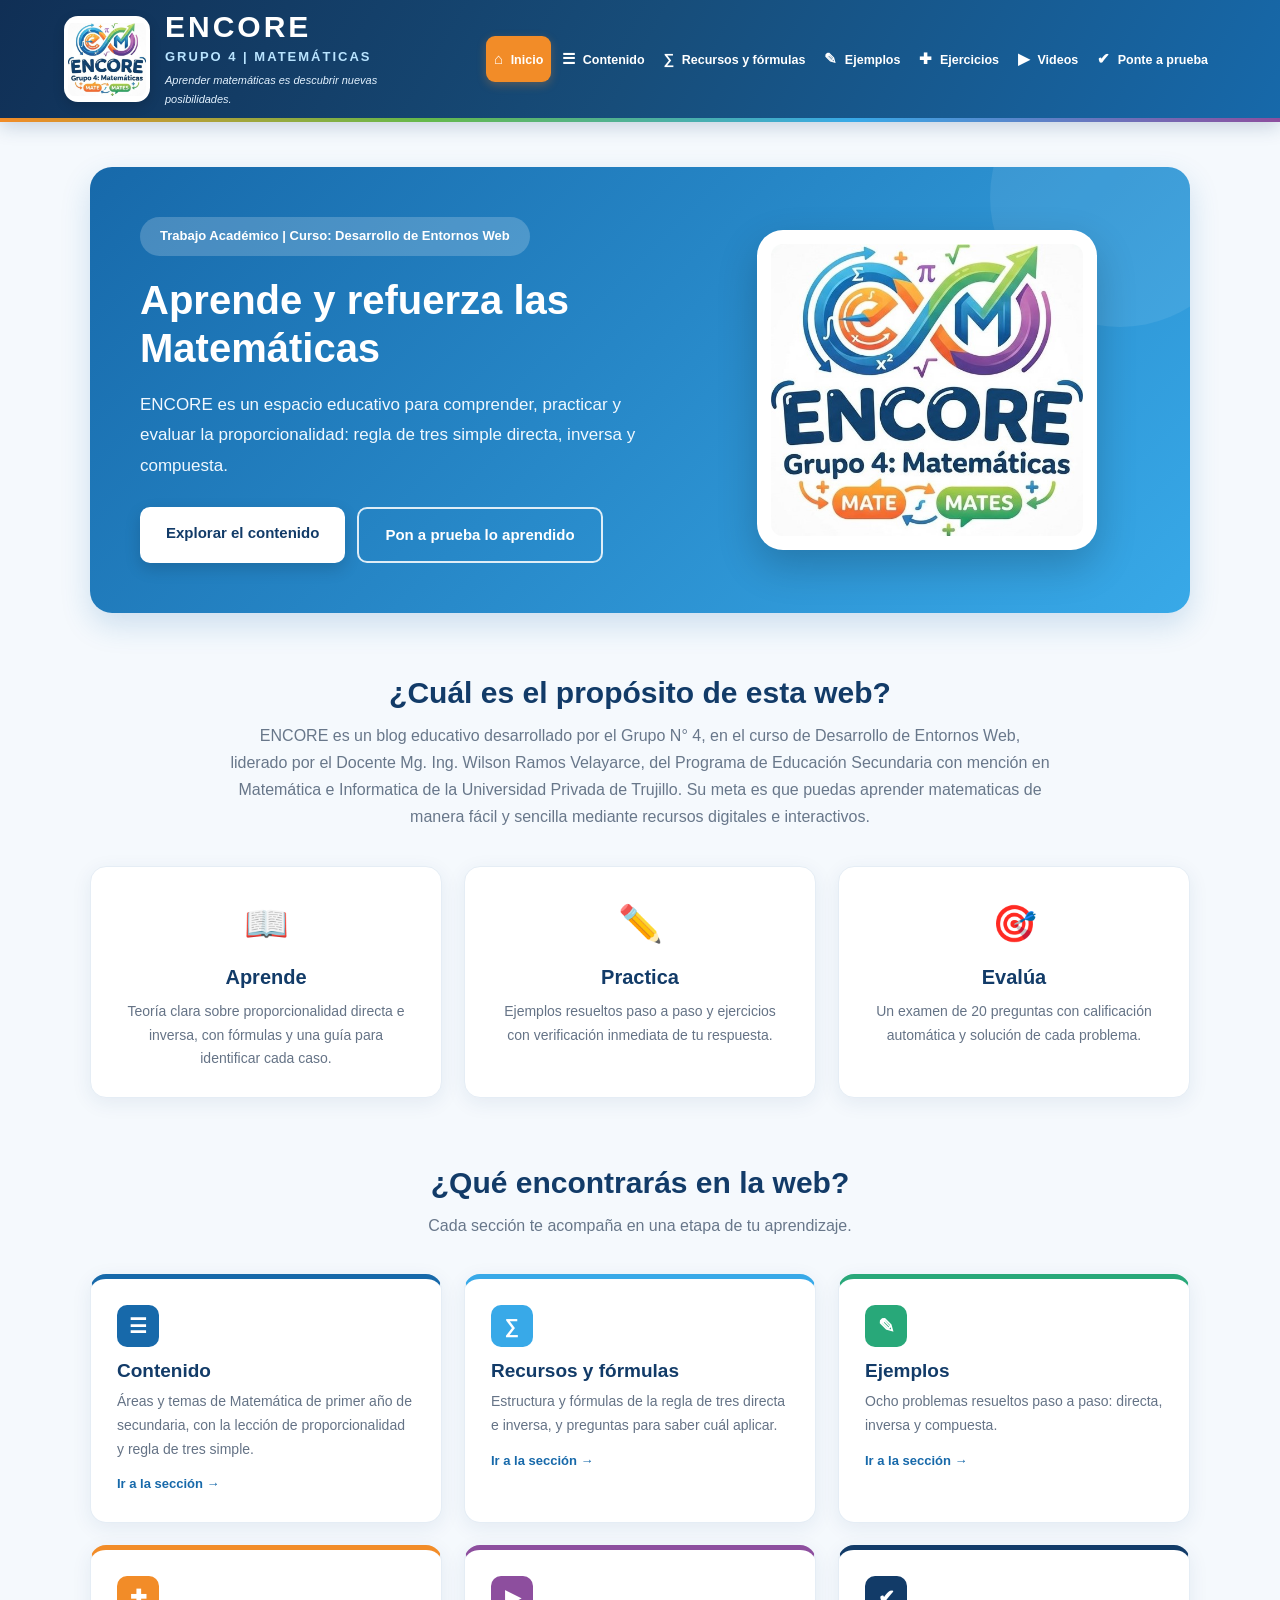
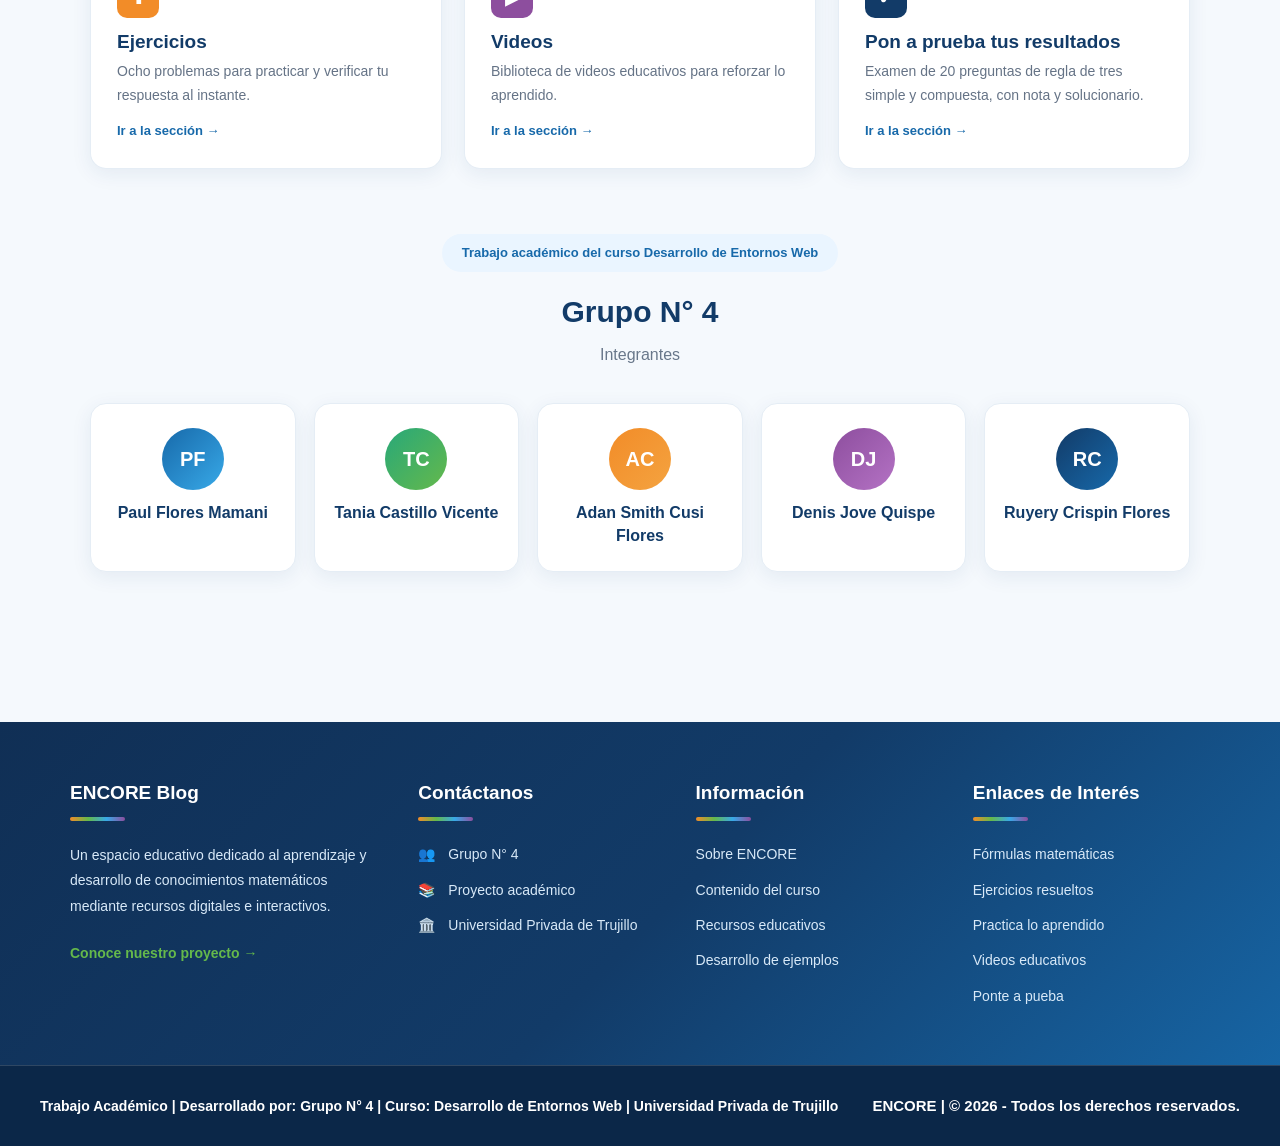
==== index.html @ f2888039 "initial commit" ====
<!DOCTYPE html>
<html lang="es">
<head>
    <meta charset="UTF-8">
    <meta name="viewport" content="width=device-width, initial-scale=1.0">
    <title>Inicio | ENCORE - Grupo 4</title>
    <link rel="stylesheet" href="css/estilos.css">
</head>
<body>

<header class="site-header">
    <div class="header-container">
        <div class="logo-area">
            <a href="index.html" class="logo-link" aria-label="Ir al inicio">
                <img src="imagenes/logus.jpg" alt="Logotipo ENCORE Grupo 4" class="logo-img">
            </a>
            <div class="brand-text">
                <h1>ENCORE</h1>
                <span>GRUPO 4 | MATEMÁTICAS</span>
                <p>Aprender matemáticas es descubrir nuevas posibilidades.</p>
            </div>
        </div>
        <nav class="navbar" aria-label="Menú principal">
            <a href="index.html" class="active" aria-current="page"><span>⌂</span> Inicio</a>
            <a href="contenido.html"><span>☰</span> Contenido</a>
            <a href="recursos.html"><span>∑</span> Recursos y fórmulas</a>
            <a href="ejemplos.html"><span>✎</span> Ejemplos</a>
            <a href="ejercicios.html"><span>✚</span> Ejercicios</a>
            <a href="videos.html"><span>▶</span> Videos</a>
            <a href="examen.html"><span>✔</span> Ponte a prueba</a>
        </nav>
    </div>
</header>

<main class="main-content">
<section class="inicio-hero">
    <div class="inicio-texto">
        <span class="hero-badge">Trabajo Académico | Curso: Desarrollo de Entornos Web</span>
        <h2>Aprende y refuerza las Matemáticas</h2>
        <p>ENCORE es un espacio educativo para comprender, practicar y evaluar la proporcionalidad:
           regla de tres simple directa, inversa y compuesta.</p>
        <div class="inicio-acciones">
            <a class="btn btn-claro" href="contenido.html">Explorar el contenido</a>
            <a class="btn btn-contorno" href="examen.html">Pon a prueba lo aprendido</a>
        </div>
    </div>
    <div class="inicio-logo">
        <img src="imagenes/logus.jpg" alt="Logotipo ENCORE Grupo 4: Matemáticas">
    </div>
</section>

<section class="types-section" id="proposito">
    <div class="section-title">
        <h2>¿Cuál es el propósito de esta web?</h2>
        <p>ENCORE es un blog educativo desarrollado por el Grupo N° 4, en el curso de Desarrollo de Entornos Web, liderado por el Docente Mg. Ing. Wilson Ramos Velayarce,
            del Programa de Educación Secundaria con mención en Matemática e Informatica de la Universidad Privada de Trujillo.
            Su meta es que puedas aprender matematicas de manera fácil y sencilla mediante recursos digitales e interactivos.</p>
    </div>
    <div class="pilares">
        <div class="pilar"><span>📖</span><h3>Aprende</h3><p>Teoría clara sobre proporcionalidad directa e inversa, con fórmulas y una guía para identificar cada caso.</p></div>
        <div class="pilar"><span>✏️</span><h3>Practica</h3><p>Ejemplos resueltos paso a paso y ejercicios con verificación inmediata de tu respuesta.</p></div>
        <div class="pilar"><span>🎯</span><h3>Evalúa</h3><p>Un examen de 20 preguntas con calificación automática y solución de cada problema.</p></div>
    </div>
</section>

<section class="types-section">
    <div class="section-title">
        <h2>¿Qué encontrarás en la web?</h2>
        <p>Cada sección te acompaña en una etapa de tu aprendizaje.</p>
    </div>
    <div class="accesos-grid">
<a class="acceso-card" href="contenido.html" style="--c:#1769AA">
    <span class="acceso-icon">☰</span>
    <h3>Contenido</h3>
    <p>Áreas y temas de Matemática de primer año de secundaria, con la lección de proporcionalidad y regla de tres simple.</p>
    <span class="ir">Ir a la sección →</span>
</a>
<a class="acceso-card" href="recursos.html" style="--c:#38A9E8">
    <span class="acceso-icon">∑</span>
    <h3>Recursos y fórmulas</h3>
    <p>Estructura y fórmulas de la regla de tres directa e inversa, y preguntas para saber cuál aplicar.</p>
    <span class="ir">Ir a la sección →</span>
</a>
<a class="acceso-card" href="ejemplos.html" style="--c:#28A879">
    <span class="acceso-icon">✎</span>
    <h3>Ejemplos</h3>
    <p>Ocho problemas resueltos paso a paso: directa, inversa y compuesta.</p>
    <span class="ir">Ir a la sección →</span>
</a>
<a class="acceso-card" href="ejercicios.html" style="--c:#F28C28">
    <span class="acceso-icon">✚</span>
    <h3>Ejercicios</h3>
    <p>Ocho problemas para practicar y verificar tu respuesta al instante.</p>
    <span class="ir">Ir a la sección →</span>
</a>
<a class="acceso-card" href="videos.html" style="--c:#8D4E9E">
    <span class="acceso-icon">▶</span>
    <h3>Videos</h3>
    <p>Biblioteca de videos educativos para reforzar lo aprendido.</p>
    <span class="ir">Ir a la sección →</span>
</a>
<a class="acceso-card" href="examen.html" style="--c:#123B68">
    <span class="acceso-icon">✔</span>
    <h3>Pon a prueba tus resultados</h3>
    <p>Examen de 20 preguntas de regla de tres simple y compuesta, con nota y solucionario.</p>
    <span class="ir">Ir a la sección →</span>
</a>
    </div>
</section>

<section class="types-section" id="autores">
    <div class="section-title">
        <span class="hero-badge">Trabajo académico del curso Desarrollo de Entornos Web</span>
        <h2>Grupo N° 4</h2>
        <p>Integrantes</p>
    </div>
    <div class="autores-grid">
<div class="autor-card">
    <div class="avatar" style="background:linear-gradient(135deg,#1769AA,#38A9E8)" aria-hidden="true">PF</div>
    <h3>Paul Flores Mamani</h3>
</div><div class="autor-card">
    <div class="avatar" style="background:linear-gradient(135deg,#28A879,#65B94B)" aria-hidden="true">TC</div>
    <h3>Tania Castillo Vicente</h3>
</div><div class="autor-card">
    <div class="avatar" style="background:linear-gradient(135deg,#F28C28,#F4A340)" aria-hidden="true">AC</div>
    <h3>Adan Smith Cusi Flores</h3>
</div><div class="autor-card">
    <div class="avatar" style="background:linear-gradient(135deg,#8D4E9E,#B472C4)" aria-hidden="true">DJ</div>
    <h3>Denis Jove Quispe</h3>
</div><div class="autor-card">
    <div class="avatar" style="background:linear-gradient(135deg,#123B68,#1769AA)" aria-hidden="true">RC</div>
    <h3>Ruyery Crispin Flores</h3>
</div>
    </div>
</section>
</main>

<footer class="site-footer">
    <div class="footer-container">
        <div class="footer-column">
            <h3 class="footer-title">ENCORE Blog</h3>
            <p>Un espacio educativo dedicado al aprendizaje y desarrollo de conocimientos matemáticos mediante recursos digitales e interactivos.</p>
            <a href="index.html" class="footer-link">Conoce nuestro proyecto →</a>
        </div>
        <div class="footer-column">
            <h3 class="footer-title">Contáctanos</h3>
            <ul class="footer-list">
                <li><span class="footer-icon">👥</span>Grupo N° 4</li>
                <li><span class="footer-icon">📚</span>Proyecto académico</li>
                <li><span class="footer-icon">🏛️</span>Universidad Privada de Trujillo</li>
            </ul>
        </div>
        <div class="footer-column">
            <h3 class="footer-title">Información</h3>
            <ul class="footer-list">
                <li><a href="index.html">Sobre ENCORE</a></li>
                <li><a href="contenido.html">Contenido del curso</a></li>
                <li><a href="recursos.html">Recursos educativos</a></li>
                <li><a href="ejemplos.html">Desarrollo de ejemplos</a></li>
            </ul>
        </div>
        <div class="footer-column">
            <h3 class="footer-title">Enlaces de Interés</h3>
            <ul class="footer-list">
                <li><a href="recursos.html">Fórmulas matemáticas</a></li>
                <li><a href="ejemplos.html">Ejercicios resueltos</a></li>
                <li><a href="ejercicios.html">Practica lo aprendido</a></li>
                <li><a href="videos.html">Videos educativos</a></li>
                <li><a href="examen.html">Ponte a pueba</a></li>
            </ul>
        </div>
    </div>
    <div class="footer-bottom">
        <div class="footer-bottom-container">
            <div class="footer-academic">
                <p><strong>Trabajo Académico |
                Desarrollado por: Grupo N° 4 |
                Curso: Desarrollo de Entornos Web |
                Universidad Privada de Trujillo</strong></p>
            </div>
            <div class="footer-copyright">
                <p>ENCORE | 
                &copy; 2026 - Todos los derechos reservados.</p>
            </div>
        </div>
    </div>
</footer>

<script src="js/script.js"></script>
</body>
</html>
---- css/estilos.css ----
/* =========================================================
   ENCORE - GRUPO 4 | Hoja de estilos única
   Índice:
   1. Variables y base        9. Fórmulas y recordatorios
   2. Encabezado y menú      10. Ejemplos resueltos
   3. Estructura general     11. Recursos y comparativo
   4. Hero / bienvenida      12. Contenido (acordeones)
   5. Títulos de sección     13. Formulario
   6. Tarjetas               14. Videos
   7. Proporcionalidad       15. Ejercicios
   8. Paneles desplegables   16. Pie de página / Responsive
========================================================= */

/* ---------- 1. VARIABLES Y BASE ---------- */
:root {
    --azul-oscuro: #123B68;
    --azul: #1769AA;
    --celeste: #38A9E8;
    --azul-claro: #EAF5FF;
    --verde: #28A879;
    --verde-ecore: #65B94B;
    --naranja: #F4A340;
    --naranja-fuerte: #F28C28;
    --morado: #8D4E9E;
    --texto: #344054;
    --texto-suave: #657386;
    --blanco: #FFFFFF;
    --fondo: #F5F9FD;
    --borde: #E5EDF5;
    --sombra: 0 5px 20px rgba(30, 70, 110, 0.08);
}

* { margin: 0; padding: 0; box-sizing: border-box; }

html { scroll-behavior: smooth; scroll-padding-top: 150px; }

body {
    font-family: 'Segoe UI', Arial, sans-serif;
    background: var(--fondo);
    color: var(--texto);
    line-height: 1.7;
    display: flex;
    flex-direction: column;
    min-height: 100vh;
}

img { max-width: 100%; }

:focus-visible { outline: 3px solid var(--celeste); outline-offset: 3px; }

/* ---------- 2. ENCABEZADO Y MENÚ ---------- */
.site-header {
    background: linear-gradient(120deg, #102F55, #174D7A, #1769AA);
    color: var(--blanco);
    padding: 10px 5%;
    box-shadow: 0 5px 18px rgba(18, 59, 104, 0.2);
    position: sticky;
    top: 0;
    z-index: 1000;
    border-bottom: 4px solid transparent;
    border-image: linear-gradient(to right, var(--naranja-fuerte), var(--verde-ecore), var(--celeste), var(--morado)) 1;
}

.header-container {
    max-width: 1350px;
    margin: auto;
    display: flex;
    justify-content: space-between;
    align-items: center;
    gap: 14px;
}

.logo-area { display: flex; align-items: center; gap: 15px; min-width: 0; }

.logo-link {
    display: flex;
    align-items: center;
    justify-content: center;
    background: var(--blanco);
    padding: 4px;
    border-radius: 14px;
    width: 86px;
    height: 86px;
    flex-shrink: 0;
    box-shadow: 0 4px 12px rgba(0, 0, 0, 0.15);
    transition: transform 0.3s ease;
}
.logo-link:hover { transform: scale(1.05); }
.logo-img { width: 100%; height: 100%; object-fit: contain; border-radius: 10px; }

.brand-text { display: flex; flex-direction: column; gap: 3px; }
.brand-text h1 {
    font-family: 'Trebuchet MS', 'Segoe UI', sans-serif;
    font-size: 30px;
    font-weight: 900;
    letter-spacing: 3px;
    line-height: 1.1;
    color: var(--blanco);
}
.brand-text span { color: #B9E4FF; font-size: 13px; font-weight: 800; letter-spacing: 2px; }
.brand-text p { color: #E3F2FF; font-size: 11px; font-style: italic; margin: 0; max-width: 230px; }

.navbar { display: flex; align-items: center; justify-content: flex-end; gap: 3px; flex-wrap: wrap; }
.navbar a {
    text-decoration: none;
    color: var(--blanco);
    white-space: nowrap;
    padding: 10px 8px;
    border-radius: 9px;
    font-size: 12.5px;
    font-weight: 700;
    transition: background 0.3s ease, transform 0.3s ease, box-shadow 0.3s ease;
}
.navbar a span { margin-right: 4px; font-size: 15px; }
.navbar a:hover {
    background: var(--celeste);
    transform: translateY(-3px);
    box-shadow: 0 4px 12px rgba(0, 0, 0, 0.15);
}
.navbar a.active {
    background: var(--naranja-fuerte);
    box-shadow: 0 3px 10px rgba(242, 140, 40, 0.3);
}

/* ---------- 3. ESTRUCTURA GENERAL ---------- */
.main-content {
    width: 100%;
    max-width: 1150px;
    margin: 0 auto;
    padding: 45px 25px;
    flex: 1;
}

.types-section { margin-bottom: 65px; }

/* ---------- 4. HERO / BIENVENIDA ---------- */
.hero-section {
    background: linear-gradient(135deg, var(--azul), var(--celeste));
    color: var(--blanco);
    padding: 55px 45px;
    border-radius: 22px;
    text-align: center;
    margin-bottom: 65px;
    box-shadow: 0 12px 30px rgba(23, 105, 170, 0.18);
    position: relative;
    overflow: hidden;
}
.hero-section::before {
    content: "";
    position: absolute;
    width: 220px;
    height: 220px;
    background: rgba(255, 255, 255, 0.08);
    border-radius: 50%;
    top: -90px;
    right: -50px;
    pointer-events: none;
}
.hero-badge {
    display: inline-block;
    background: rgba(255, 255, 255, 0.2);
    padding: 8px 20px;
    border-radius: 30px;
    font-size: 13px;
    font-weight: bold;
    margin-bottom: 20px;
}
.hero-section h2 { font-size: 38px; line-height: 1.25; margin-bottom: 20px; position: relative; }
.hero-section > p {
    max-width: 750px;
    margin: 0 auto 30px;
    font-size: 17px;
    line-height: 1.8;
    color: #F0F8FF;
}

/* ---------- 5. TÍTULOS DE SECCIÓN ---------- */
.section-title { text-align: center; margin-bottom: 35px; }
.section-title h2,
.section-title h3 { font-size: 30px; color: var(--azul-oscuro); margin-bottom: 10px; line-height: 1.3; }
.section-title p { color: #68778A; font-size: 16px; }
.section-title .hero-badge { background: var(--azul-claro); color: var(--azul); }

/* ---------- 6. TARJETAS ---------- */
.cards-grid { display: grid; grid-template-columns: repeat(2, 1fr); gap: 25px; align-items: start; }

.card {
    background: var(--blanco);
    padding: 35px 30px;
    border-radius: 18px;
    box-shadow: var(--sombra);
    border: 1px solid var(--borde);
    transition: transform 0.3s ease, box-shadow 0.3s ease;
}
.card:hover { transform: translateY(-5px); box-shadow: 0 12px 28px rgba(30, 70, 110, 0.13); }
.card-directa { border-top: 5px solid var(--verde); }
.card-inversa { border-top: 5px solid var(--naranja); }
.card-compuesta { border-top: 5px solid var(--morado); }
.card-icon { font-size: 42px; margin-bottom: 15px; }
.card h4 { color: var(--azul-oscuro); font-size: 21px; margin-bottom: 15px; }
.card p { font-size: 15px; color: var(--texto-suave); margin-bottom: 14px; }
.card strong { color: var(--azul-oscuro); }

/* Tarjetas que abren contenido (son <button>) */
button.card {
    font: inherit;
    text-align: left;
    width: 100%;
    cursor: pointer;
    display: block;
    color: inherit;
}
button.card .card-icon,
button.card .card-title,
button.card .card-text { display: block; }
button.card .card-title { color: var(--azul-oscuro); font-size: 21px; font-weight: 700; line-height: 1.3; margin-bottom: 15px; }
button.card .card-text { font-size: 15px; color: var(--texto-suave); }
.click-info { display: block; margin-top: 15px; color: var(--azul); font-size: 13px; font-weight: bold; }
button.card.active { box-shadow: 0 12px 28px rgba(30, 70, 110, 0.18); }

/* ---------- 7. PROPORCIONALIDAD ---------- */
.proporcionalidad-content {
    background: var(--blanco);
    color: var(--texto);
    padding: 35px;
    border-radius: 20px;
    text-align: left;
    box-shadow: 0 8px 25px rgba(0, 0, 0, 0.12);
}
.proporcionalidad-content > h3 { color: var(--azul-oscuro); font-size: 26px; text-align: center; margin-bottom: 15px; }
.proporcionalidad-content > p {
    text-align: center;
    max-width: 750px;
    margin: 0 auto 30px;
    color: #68778A;
    font-size: 15px;
    line-height: 1.8;
}
.proporcionalidad-grid { display: grid; grid-template-columns: repeat(2, 1fr); gap: 22px; }
.proporcionalidad-card {
    padding: 25px;
    border-radius: 15px;
    background: #F7FAFD;
    border: 1px solid #E2EAF2;
    transition: transform 0.3s ease, box-shadow 0.3s ease;
}
.proporcionalidad-card:hover { transform: translateY(-5px); box-shadow: 0 8px 20px rgba(30, 70, 110, 0.1); }
.proporcionalidad-card.directa { border-top: 5px solid var(--verde); }
.proporcionalidad-card.inversa { border-top: 5px solid var(--naranja); }
.proporcionalidad-icon { font-size: 38px; margin-bottom: 10px; }
.proporcionalidad-card h4 { color: var(--azul-oscuro); font-size: 19px; margin-bottom: 12px; }
.proporcionalidad-card p { color: #59697C; font-size: 14px; line-height: 1.8; }
.proporcionalidad-card strong { color: var(--azul); }

.ejemplo-relacion {
    background: var(--azul-claro);
    color: var(--azul);
    padding: 12px;
    margin-top: 18px;
    border-radius: 10px;
    text-align: center;
    font-size: 14px;
    font-weight: bold;
    line-height: 1.9;
}
.directa .ejemplo-relacion { background: #E6F7EF; color: #21845D; }
.inversa .ejemplo-relacion { background: #FFF3E3; color: #B87518; }

.mensaje-aprendizaje {
    display: flex;
    align-items: center;
    gap: 15px;
    background: var(--azul-claro);
    border-left: 5px solid var(--celeste);
    padding: 20px;
    margin-top: 30px;
    border-radius: 10px;
}
.mensaje-icon { font-size: 30px; flex-shrink: 0; }
.mensaje-aprendizaje p { color: #23496E; font-size: 15px; line-height: 1.8; font-weight: 500; }

.definicion-regla {
    margin-top: 30px;
    padding: 25px;
    border-radius: 15px;
    background: #F7FAFD;
    border: 1px solid #DCE7F0;
}
.definicion-regla h3 { color: var(--azul-oscuro); font-size: 23px; margin-bottom: 12px; }
.definicion-regla p { color: #59697C; font-size: 15px; line-height: 1.8; }
.regla-destacada {
    display: flex;
    align-items: center;
    gap: 12px;
    background: #DFF3FF;
    padding: 16px;
    margin-top: 20px;
    border-radius: 10px;
    color: var(--azul);
    font-size: 15px;
}
.regla-destacada span { font-size: 27px; flex-shrink: 0; }

/* ---------- 8. PANELES DESPLEGABLES (transición única) ----------
   El JS (script.js) anima max-height y añade/quita la clase .open */
.collapsible {
    max-height: 0;
    overflow: hidden;
    opacity: 0;
    transition: max-height 0.45s ease, opacity 0.35s ease;
}
.collapsible.open { opacity: 1; }
.panel-inner { padding: 25px; }

.interactive-content { margin-top: 15px; }
.interactive-content.open { margin-bottom: 10px; }
.interactive-content .panel-inner {
    background: var(--blanco);
    border: 1px solid var(--borde);
    border-radius: 12px;
    box-shadow: 0 5px 15px rgba(0, 0, 0, 0.05);
}
.interactive-content h4 { color: var(--azul-oscuro); font-size: 22px; margin-bottom: 15px; }
.interactive-content p { color: #526174; line-height: 1.8; margin-bottom: 15px; }

@media (prefers-reduced-motion: reduce) {
    .collapsible { transition: none; }
    html { scroll-behavior: auto; }
}

/* ---------- 9. FÓRMULAS Y RECORDATORIOS ---------- */
.formula-box {
    background: #EEF5FF;
    border: 1px solid #D5E8F8;
    border-left: 5px solid var(--azul);
    border-radius: 12px;
    padding: 22px 15px;
    margin: 18px 0;
    text-align: center;
}
.formula-box h5 { color: var(--azul-oscuro); font-size: 16px; margin-bottom: 12px; }
.formula { color: var(--azul) !important; font-size: 25px; font-weight: 800; margin: 0 !important; }
.formula-box math { font-size: 1.7rem; color: var(--azul-oscuro); }

.example-box {
    background: #FFF8E8;
    border-left: 5px solid var(--naranja);
    border-radius: 10px;
    padding: 18px 20px;
    margin-top: 22px;
}
.example-box h5 { color: #9A6B12; font-size: 16px; margin: 0 0 8px; }
.example-box p { margin: 0 !important; }

.structure-box {
    background: var(--azul-claro);
    border: 1px solid #D5E8F8;
    border-radius: 12px;
    padding: 18px;
    margin: 15px 0 25px;
}
.structure-row { display: flex; justify-content: space-between; align-items: center; gap: 12px; padding: 9px 5px; }
.structure-row span { color: var(--texto-suave); font-size: 14px; }
.structure-row strong { color: var(--azul-oscuro); font-size: 15px; text-align: right; }
.structure-divider { border-top: 1px dashed #A8C7E0; margin: 10px 0; }

/* ---------- 10. EJEMPLOS RESUELTOS ---------- */
.ejemplo-card h3 { color: var(--azul-oscuro); font-size: 22px; margin-bottom: 6px; }
.ejemplo-card .card-intro { margin-bottom: 10px; }
.ejemplo {
    padding: 22px 0;
    border-bottom: 1px solid var(--borde);
}
.ejemplo:last-child { border-bottom: none; padding-bottom: 0; }
.ejemplo h4 { margin: 0 0 10px; font-size: 18px; }
.ejemplo h5 { color: var(--azul); font-size: 14px; margin: 14px 0 6px; text-transform: uppercase; letter-spacing: 0.5px; }
.dato {
    background: var(--azul-claro);
    border-left: 4px solid var(--celeste);
    padding: 8px 15px;
    margin: 6px 0;
    border-radius: 5px;
    color: var(--azul-oscuro);
    font-weight: 600;
    font-size: 15px;
}
.nota {
    background: #FFF8E8;
    border-left: 4px solid var(--naranja);
    padding: 10px 14px;
    border-radius: 6px;
    font-size: 14px !important;
    color: #7A5410 !important;
}
.ejemplo math { display: block; text-align: center; font-size: 1.25rem; margin: 16px 0; overflow-x: auto; }
.respuesta {
    background: #EAF8F1;
    border-left: 4px solid var(--verde);
    padding: 10px 14px;
    border-radius: 6px;
    color: #187A55 !important;
    margin-bottom: 0 !important;
}
.card-inversa .respuesta { background: #FFF5E8; border-left-color: var(--naranja); color: #A96A18 !important; }
.card-compuesta .respuesta { background: #F5ECF8; border-left-color: var(--morado); color: #6B3A7A !important; }

/* ---------- 11. RECURSOS Y COMPARATIVO ---------- */
.formula-section { margin-top: 25px; }
.formula-section h5 { color: var(--azul-oscuro); font-size: 16px; margin: 22px 0 12px; }
.formula-section > p { margin-bottom: 15px; }

.questions-section { margin-top: 65px; }
.question-card { padding: 30px; }
.question-directa { border-top: 5px solid var(--verde); }
.question-inversa { border-top: 5px solid var(--naranja); }
.question-list { list-style: none; margin: 22px 0; padding: 0; }
.question-list li {
    display: flex;
    align-items: flex-start;
    gap: 12px;
    padding: 13px 0;
    border-bottom: 1px solid var(--borde);
    font-size: 14px;
    line-height: 1.6;
}
.question-list li:last-child { border-bottom: none; }
.question-list li span {
    min-width: 27px;
    height: 27px;
    background: var(--azul-claro);
    color: var(--azul);
    border-radius: 50%;
    display: flex;
    align-items: center;
    justify-content: center;
    font-weight: bold;
    font-size: 13px;
}
.answer-box { padding: 20px; border-radius: 12px; margin-top: 25px; }
.answer-box h5 { margin-bottom: 10px; font-size: 17px; }
.answer-box p { margin-bottom: 12px; }
.answer-box p:last-child { margin-bottom: 0; }
.answer-box strong { display: block; margin-top: 12px; }
.answer-directa { background: #EAF8F1; border-left: 5px solid var(--verde); }
.answer-directa h5 { color: #187A55; }
.answer-inversa { background: #FFF5E8; border-left: 5px solid var(--naranja); }
.answer-inversa h5 { color: #A96A18; }

.comparison-box { display: grid; grid-template-columns: repeat(2, 1fr); gap: 25px; }
.comparison-item {
    padding: 25px;
    border-radius: 15px;
    text-align: center;
    background: var(--blanco);
    box-shadow: var(--sombra);
}
.comparison-item h4 { color: var(--azul-oscuro); margin-bottom: 15px; font-size: 20px; }
.comparison-item p { padding: 10px; margin: 8px 0; border-radius: 8px; font-weight: 600; }
.comparison-directa { border-top: 5px solid var(--verde); }
.comparison-directa p { background: #EAF8F1; color: #187A55; }
.comparison-inversa { border-top: 5px solid var(--naranja); }
.comparison-inversa p { background: #FFF5E8; color: #A96A18; }

/* ---------- 12. CONTENIDO (ACORDEONES) ---------- */
.curriculum-section { margin-bottom: 60px; }
.curriculum-section > .section-title h2 { font-size: 36px; font-weight: 900; margin: 15px 0; }
.curriculum-container {
    max-width: 1000px;
    margin: 35px auto;
    background: var(--blanco);
    padding: 25px;
    border-radius: 18px;
    box-shadow: 0 5px 25px rgba(30, 70, 110, 0.08);
    border: 1px solid var(--borde);
}
.accordion-button {
    width: 100%;
    border: none;
    cursor: pointer;
    display: flex;
    align-items: center;
    text-align: left;
    gap: 12px;
    font-family: inherit;
    transition: background 0.3s ease, color 0.3s ease;
}
.year-button {
    background: linear-gradient(120deg, var(--azul-oscuro), var(--azul));
    color: var(--blanco);
    padding: 20px;
    border-radius: 12px;
    font-size: 18px;
    font-weight: bold;
}
.year-button:hover { background: linear-gradient(120deg, var(--azul), var(--celeste)); }
.year-button small { display: block; font-size: 12px; font-weight: normal; color: #D8ECFF; margin-top: 5px; }
.accordion-icon { font-size: 28px; }

.subject-container { margin: 18px 0; border: 1px solid var(--borde); border-radius: 12px; overflow: hidden; }
.subject-button { padding: 16px 20px; background: var(--azul-claro); color: var(--azul-oscuro); font-size: 17px; font-weight: 800; }
.subject-button:hover { background: #D6ECFF; }
.subject-icon {
    display: flex;
    align-items: center;
    justify-content: center;
    width: 38px;
    height: 38px;
    border-radius: 10px;
    color: var(--blanco);
    font-size: 23px;
    font-weight: bold;
}
.algebra-icon { background: var(--verde); }
.aritmetica-icon { background: var(--naranja); }
.geometria-icon { background: var(--morado); }

.topic-container { margin: 12px 15px; border-radius: 10px; overflow: hidden; border: 1px solid var(--borde); }
.topic-button { background: var(--blanco); color: var(--texto); padding: 15px 18px; font-size: 15px; font-weight: 700; }
.topic-button:hover { background: #F0F8FF; color: var(--azul); }
.topic-description { margin-left: auto; font-size: 11px; font-weight: normal; color: #68778A; }
.topic-description + .arrow { margin-left: 8px; }

.arrow { margin-left: auto; font-size: 13px; transition: transform 0.35s ease; flex-shrink: 0; }
.accordion-button.active .arrow { transform: rotate(180deg); }

.accordion-panel { background: var(--blanco); }
.proporcionalidad-panel { background: var(--fondo); }
.proporcionalidad-panel > .panel-inner { padding: 20px 15px; }
.topic-placeholder { background: #F8FBFE; }
.topic-placeholder h3 { color: var(--azul-oscuro); margin-bottom: 10px; }
.topic-placeholder p { color: #68778A; font-size: 14px; }
.proporcionalidad-panel .hero-section { margin-bottom: 35px; }
.proporcionalidad-panel .hero-section h2 { font-size: 32px; }
.proporcionalidad-panel .types-section { margin-bottom: 15px; }

/* ---------- 13. FORMULARIO (ver .consulta-mini al final) ---------- */
.boton-enviar {
    display: block;
    margin: auto;
    background: var(--azul);
    color: var(--blanco);
    border: none;
    padding: 14px 35px;
    border-radius: 10px;
    font-size: 15px;
    font-weight: bold;
    cursor: pointer;
    transition: background 0.3s ease, transform 0.3s ease, box-shadow 0.3s ease;
}
.boton-enviar:hover { background: var(--azul-oscuro); transform: translateY(-3px); box-shadow: 0 6px 15px rgba(23, 105, 170, 0.2); }
.form-message { color: #187A55; font-weight: bold; }

/* ---------- 14. VIDEOS ---------- */
.videos-section { margin-bottom: 60px; }
.videos-grid { display: grid; grid-template-columns: repeat(2, 1fr); gap: 25px; }
.video-card {
    background: var(--blanco);
    border-radius: 16px;
    overflow: hidden;
    box-shadow: var(--sombra);
    transition: transform 0.3s ease;
}
.video-card:hover { transform: translateY(-5px); }
.video-frame { aspect-ratio: 16 / 9; background: #0B2748; }
.video-frame iframe { display: block; width: 100%; height: 100%; border: none; }
.video-placeholder {
    height: 100%;
    display: flex;
    flex-direction: column;
    align-items: center;
    justify-content: center;
    gap: 6px;
    color: #B9E4FF;
    font-size: 14px;
    text-align: center;
    padding: 15px;
}
.video-placeholder span { font-size: 42px; }
.video-info { padding: 20px; }
.video-info h3 { color: var(--azul-oscuro); font-size: 19px; margin-bottom: 8px; }
.video-info p { color: #68778A; font-size: 14px; }

/* ---------- 15. EJERCICIOS ---------- */
.progreso-box {
    display: flex;
    justify-content: space-between;
    align-items: center;
    flex-wrap: wrap;
    gap: 15px;
    background: var(--blanco);
    border: 1px solid var(--borde);
    border-radius: 14px;
    padding: 18px 25px;
    box-shadow: var(--sombra);
    margin-bottom: 30px;
}
.progreso-box strong { color: var(--azul-oscuro); font-size: 18px; }
.barra { flex: 1; min-width: 160px; height: 10px; background: #E2EAF2; border-radius: 10px; overflow: hidden; }
.barra div { height: 100%; width: 0; background: linear-gradient(90deg, var(--verde), var(--celeste)); transition: width 0.4s ease; }
.boton-secundario {
    background: var(--azul-claro);
    color: var(--azul);
    border: 1px solid #C9E2F7;
    padding: 9px 18px;
    border-radius: 9px;
    font-weight: 700;
    cursor: pointer;
    font-family: inherit;
    transition: background 0.3s ease;
}
.boton-secundario:hover { background: #D6ECFF; }

.ejercicio h4 { font-size: 18px; margin-bottom: 10px; }
.ejercicio .enunciado { color: var(--texto) !important; font-size: 15px; }
.ejercicio-form { display: flex; align-items: center; flex-wrap: wrap; gap: 10px; margin: 14px 0; }
.ejercicio-form label { font-weight: 700; color: var(--azul-oscuro); }
.ejercicio-form input {
    width: 130px;
    padding: 10px 12px;
    border: 1px solid #D5E0EA;
    border-radius: 8px;
    font-size: 15px;
    font-family: inherit;
}
.ejercicio-form .unidad { color: var(--texto-suave); font-weight: 600; }
.ejercicio-form button {
    background: var(--azul);
    color: var(--blanco);
    border: none;
    padding: 10px 20px;
    border-radius: 8px;
    font-weight: 700;
    cursor: pointer;
    font-family: inherit;
}
.ejercicio-form button:hover { background: var(--azul-oscuro); }
.feedback { min-height: 1.6em; font-weight: 700; font-size: 14px; margin-bottom: 10px !important; }
.feedback.ok { color: #187A55 !important; }
.feedback.error { color: #B42318 !important; }
.ejercicio.resuelto { border-color: var(--verde); }
.ejercicio details { background: #F7FAFD; border: 1px solid var(--borde); border-radius: 8px; padding: 10px 14px; }
.ejercicio summary { cursor: pointer; color: var(--azul); font-weight: 700; font-size: 14px; }
.ejercicio details p { margin: 10px 0 0 !important; font-size: 14px !important; }

/* ---------- 16. PIE DE PÁGINA ---------- */
.site-footer {
    background: linear-gradient(135deg, #102F55, var(--azul-oscuro), var(--azul));
    color: var(--blanco);
    margin-top: 40px;
}
.footer-container {
    max-width: 1200px;
    margin: auto;
    padding: 55px 30px 45px;
    display: grid;
    grid-template-columns: 1.3fr 1fr 1fr 1fr;
    gap: 40px;
}
.footer-column { display: flex; flex-direction: column; align-items: flex-start; }
.footer-title { color: var(--blanco); font-size: 19px; font-weight: 800; margin-bottom: 22px; padding-bottom: 12px; position: relative; }
.footer-title::after {
    content: "";
    position: absolute;
    left: 0;
    bottom: 0;
    width: 55px;
    height: 4px;
    border-radius: 5px;
    background: linear-gradient(to right, var(--naranja-fuerte), var(--verde-ecore), var(--celeste), var(--morado));
    transition: width 0.3s ease;
}
.footer-column:hover .footer-title::after { width: 85px; }
.footer-column p { color: #D8E9F8; font-size: 14px; line-height: 1.8; margin-bottom: 15px; }
.footer-list { list-style: none; }
.footer-list li { margin-bottom: 13px; color: #D8E9F8; font-size: 14px; line-height: 1.6; }
.footer-list a,
.footer-link { text-decoration: none; color: #D8E9F8; font-size: 14px; transition: color 0.3s ease, padding-left 0.3s ease; }
.footer-list a:hover,
.footer-link:hover { color: var(--naranja); padding-left: 5px; }
.footer-link { display: inline-block; color: var(--verde-ecore); font-weight: 700; margin-top: 8px; }
.footer-icon { display: inline-block; width: 25px; margin-right: 5px; }

.footer-bottom { background: #0B2748; border-top: 1px solid rgba(255, 255, 255, 0.15); padding: 22px 30px; }
.footer-bottom-container { max-width: 1200px; margin: auto; display: flex; justify-content: space-between; align-items: center; gap: 25px; }
.footer-academic { display: flex; flex-direction: column; gap: 5px; }
.footer-academic p { color: #C8D9E9; font-size: 12px; margin: 0; line-height: 1.6; }
.footer-academic strong { color: var(--blanco); font-size: 14px; }
.footer-copyright { text-align: right; }
.footer-copyright p { color: #B9D0E5; font-size: 12px; margin: 5px 0; }
.footer-copyright p:first-child { color: var(--blanco); font-weight: 800; font-size: 15px; }

/* ---------- 17. PÁGINA DE INICIO ---------- */
.inicio-hero {
    display: grid;
    grid-template-columns: 1.25fr 1fr;
    align-items: center;
    gap: 40px;
    background: linear-gradient(135deg, var(--azul), var(--celeste));
    color: var(--blanco);
    border-radius: 22px;
    padding: 50px;
    margin-bottom: 60px;
    box-shadow: 0 12px 30px rgba(23, 105, 170, 0.18);
    position: relative;
    overflow: hidden;
}
.inicio-hero::before {
    content: "";
    position: absolute;
    width: 260px;
    height: 260px;
    background: rgba(255, 255, 255, 0.08);
    border-radius: 50%;
    top: -100px;
    right: -60px;
    pointer-events: none;
}
.inicio-texto, .inicio-logo { position: relative; }
.inicio-hero h2 { font-size: 40px; line-height: 1.2; margin-bottom: 18px; }
.inicio-hero p { font-size: 17px; line-height: 1.8; color: #F0F8FF; margin-bottom: 26px; max-width: 560px; }
.inicio-acciones { display: flex; gap: 12px; flex-wrap: wrap; }
.btn {
    display: inline-block;
    text-decoration: none;
    padding: 13px 26px;
    border-radius: 10px;
    font-weight: 700;
    font-size: 15px;
    transition: transform 0.3s ease, background 0.3s ease, box-shadow 0.3s ease;
}
.btn:hover { transform: translateY(-3px); }
.btn-claro { background: var(--blanco); color: var(--azul-oscuro); box-shadow: 0 6px 16px rgba(0, 0, 0, 0.15); }
.btn-contorno { border: 2px solid rgba(255, 255, 255, 0.85); color: var(--blanco); }
.btn-contorno:hover { background: rgba(255, 255, 255, 0.15); }
.inicio-logo { display: flex; justify-content: center; }
.inicio-logo img {
    width: min(100%, 340px);
    background: var(--blanco);
    border-radius: 26px;
    padding: 14px;
    box-shadow: 0 16px 40px rgba(0, 0, 0, 0.2);
}

.pilares { display: grid; grid-template-columns: repeat(3, 1fr); gap: 22px; }
.pilar {
    background: var(--blanco);
    border: 1px solid var(--borde);
    border-radius: 16px;
    padding: 26px;
    text-align: center;
    box-shadow: var(--sombra);
}
.pilar span { font-size: 36px; }
.pilar h3 { color: var(--azul-oscuro); font-size: 20px; margin: 6px 0; }
.pilar p { font-size: 14px; color: var(--texto-suave); }
#proposito .section-title { max-width: 820px; margin-left: auto; margin-right: auto; }

.accesos-grid { display: grid; grid-template-columns: repeat(3, 1fr); gap: 22px; }
.acceso-card {
    display: block;
    text-decoration: none;
    color: inherit;
    background: var(--blanco);
    border: 1px solid var(--borde);
    border-top: 5px solid var(--c, var(--celeste));
    border-radius: 16px;
    padding: 26px;
    box-shadow: var(--sombra);
    transition: transform 0.3s ease, box-shadow 0.3s ease;
}
.acceso-card:hover { transform: translateY(-5px); box-shadow: 0 12px 28px rgba(30, 70, 110, 0.13); }
.acceso-icon {
    display: inline-flex;
    align-items: center;
    justify-content: center;
    width: 42px;
    height: 42px;
    border-radius: 10px;
    background: var(--c, var(--celeste));
    color: var(--blanco);
    font-size: 20px;
    font-weight: bold;
}
.acceso-card h3 { color: var(--azul-oscuro); font-size: 19px; margin: 12px 0 6px; line-height: 1.3; }
.acceso-card p { font-size: 14px; color: var(--texto-suave); }
.acceso-card .ir { display: block; margin-top: 12px; color: var(--azul); font-weight: 700; font-size: 13px; }

.autores-grid { display: grid; grid-template-columns: repeat(auto-fit, minmax(190px, 1fr)); gap: 18px; }
.autor-card {
    background: var(--blanco);
    border: 1px solid var(--borde);
    border-radius: 16px;
    padding: 24px 16px;
    text-align: center;
    box-shadow: var(--sombra);
}
.avatar {
    width: 62px;
    height: 62px;
    border-radius: 50%;
    margin: 0 auto 12px;
    display: flex;
    align-items: center;
    justify-content: center;
    color: var(--blanco);
    font-weight: 800;
    font-size: 20px;
}
.autor-card h3 { color: var(--azul-oscuro); font-size: 16px; line-height: 1.4; }

/* ---------- 18. CONSULTA MINIMALISTA (contenido) ---------- */
.consulta-wrap { margin-bottom: 40px; }
.consulta-mini {
    max-width: 520px;
    margin: 0 auto;
    padding: 22px 24px;
    background: var(--blanco);
    border: 1px solid var(--borde);
    border-radius: 14px;
}
.consulta-mini h3 { font-size: 16px; color: var(--azul-oscuro); margin-bottom: 2px; }
.consulta-mini > p { font-size: 13px; color: #68778A; margin-bottom: 14px; }
.consulta-mini .fila { display: grid; grid-template-columns: 1fr 1fr; gap: 14px; }
.consulta-mini input,
.consulta-mini textarea {
    width: 100%;
    border: none;
    border-bottom: 1px solid #D5E0EA;
    background: transparent;
    padding: 8px 2px;
    margin-bottom: 10px;
    font: inherit;
    font-size: 14px;
    color: var(--texto);
    outline: none;
    transition: border-color 0.3s ease;
}
.consulta-mini textarea { min-height: 56px; resize: vertical; }
.consulta-mini input:focus,
.consulta-mini textarea:focus { border-bottom-color: var(--celeste); }
.consulta-mini button {
    background: none;
    border: 1px solid var(--azul);
    color: var(--azul);
    padding: 7px 20px;
    border-radius: 20px;
    font: inherit;
    font-size: 13px;
    font-weight: 700;
    cursor: pointer;
    transition: background 0.3s ease, color 0.3s ease;
}
.consulta-mini button:hover { background: var(--azul); color: var(--blanco); }
.consulta-mini .form-message { font-size: 13px; margin: 8px 0 0; text-align: left; min-height: 1.2em; }

/* ---------- 19. EXAMEN: PON A PRUEBA TUS RESULTADOS ---------- */
.examen-info {
    background: var(--azul-claro);
    border-left: 5px solid var(--azul);
    border-radius: 10px;
    padding: 16px 20px;
    font-size: 15px;
    margin-bottom: 20px;
}
.parte { background: var(--azul-claro); border-left: 5px solid var(--azul); border-radius: 10px; padding: 16px 20px; margin: 35px 0 18px; }
.parte h3 { color: var(--azul-oscuro); font-size: 19px; }
.parte p { font-size: 14px; color: var(--texto-suave); margin: 4px 0 0; }
.pregunta {
    background: var(--blanco);
    border: 1px solid var(--borde);
    border-left: 5px solid var(--borde);
    border-radius: 14px;
    padding: 22px 24px;
    margin-bottom: 16px;
    box-shadow: var(--sombra);
}
.pregunta h4 { color: var(--azul); font-size: 13px; text-transform: uppercase; letter-spacing: 0.6px; margin-bottom: 6px; }
.pregunta .enunciado { font-size: 16px; margin-bottom: 14px; }
.opciones { display: flex; flex-wrap: wrap; gap: 10px; }
.opciones label {
    display: flex;
    align-items: center;
    gap: 8px;
    border: 1px solid #D5E0EA;
    border-radius: 10px;
    padding: 9px 14px;
    cursor: pointer;
    font-size: 15px;
    background: #FAFCFE;
    transition: border-color 0.25s ease, background 0.25s ease;
}
.opciones label:hover { border-color: var(--celeste); background: #F0F8FF; }
.opciones input { accent-color: var(--azul); }
.opciones .letra { font-weight: 800; color: var(--azul); }
.opciones label:has(input:checked) { border-color: var(--azul); background: var(--azul-claro); }
.pregunta.calificada .opciones label { cursor: default; }
.pregunta.calificada .opciones label.correcta { border-color: var(--verde); background: #EAF8F1; }
.pregunta.calificada .opciones label.incorrecta { border-color: #B42318; background: #FEF3F2; }
.pregunta.ok { border-left-color: var(--verde); }
.pregunta.mal { border-left-color: #B42318; }
.pregunta.vacia { border-left-color: var(--naranja); }
.solucion { display: none; margin-top: 16px; padding-top: 14px; border-top: 1px dashed #D5E0EA; font-size: 14px; }
.pregunta.calificada .solucion { display: block; }
.solucion p { margin-bottom: 8px; }
.solucion .nota { margin-bottom: 8px; }
.solucion .calculo { background: var(--azul-claro); color: var(--azul-oscuro); font-weight: 600; padding: 10px 14px; border-radius: 8px; margin-bottom: 0; }
.resultado-examen {
    display: none;
    background: var(--blanco);
    border: 1px solid var(--borde);
    border-radius: 16px;
    padding: 28px;
    box-shadow: var(--sombra);
    text-align: center;
    margin: 25px 0;
}
.resultado-examen.visible { display: block; }
.resultado-examen .etiqueta { color: var(--texto-suave); font-size: 14px; text-transform: uppercase; letter-spacing: 1px; }
.nota-final { font-size: 52px; font-weight: 900; color: var(--azul-oscuro); line-height: 1.1; }
.mensaje-resultado { font-weight: 700; font-size: 18px; margin-top: 8px; }
.repasar { font-size: 14px; color: var(--texto-suave); margin-top: 6px; }
.examen-acciones { display: flex; gap: 12px; justify-content: center; align-items: center; flex-wrap: wrap; margin-top: 25px; }
.examen-acciones .boton-enviar { margin: 0; }

@media (max-width: 900px) {
    .inicio-hero { grid-template-columns: 1fr; padding: 36px 26px; text-align: center; }
    .inicio-hero p { margin-left: auto; margin-right: auto; }
    .inicio-acciones { justify-content: center; }
    .inicio-logo { order: -1; }
    .inicio-logo img { width: min(70%, 260px); }
    .inicio-hero h2 { font-size: 32px; }
    .accesos-grid, .pilares { grid-template-columns: repeat(2, 1fr); }
}
@media (max-width: 600px) {
    .accesos-grid, .pilares { grid-template-columns: 1fr; }
    .inicio-hero h2 { font-size: 26px; }
    .consulta-mini .fila { grid-template-columns: 1fr; gap: 0; }
    .pregunta { padding: 18px 16px; }
    .nota-final { font-size: 42px; }
}

/* =========================================================
   RESPONSIVE
========================================================= */
@media (max-width: 1050px) {
    .header-container { flex-direction: column; gap: 15px; }
    .logo-area, .navbar { justify-content: center; }
}

@media (max-width: 900px) {
    .footer-container { grid-template-columns: repeat(2, 1fr); gap: 35px; }
    .footer-bottom-container { flex-direction: column; align-items: flex-start; }
    .footer-copyright { text-align: left; }
}

@media (max-width: 768px) {
    .cards-grid,
    .comparison-box,
    .proporcionalidad-grid,
    .videos-grid { grid-template-columns: 1fr; }
    .hero-section { padding: 40px 20px; }
    .hero-section h2 { font-size: 30px; }
    .proporcionalidad-content { padding: 22px 16px; }
    .proporcionalidad-content > h3 { font-size: 22px; }
    .definicion-regla h3 { font-size: 20px; }
    .mensaje-aprendizaje { align-items: flex-start; }
    .card { padding: 25px 20px; }
    .question-card { padding: 25px 20px; }
    .structure-row { flex-wrap: wrap; }
    .formula-box math { font-size: 1.4rem; }
    .curriculum-container { padding: 12px; }
    .year-button { font-size: 15px; padding: 15px; }
    .subject-button { font-size: 15px; padding: 13px; }
    .topic-button { font-size: 13px; padding: 13px 10px; gap: 8px; }
    .topic-description { display: none; }
    .proporcionalidad-panel > .panel-inner { padding: 12px 8px; }
    .curriculum-section > .section-title h2 { font-size: 28px; }
    .panel-inner { padding: 18px; }
    .interactive-content h4 { font-size: 19px; }
}

@media (max-width: 600px) {
    .site-header { padding: 12px; }
    .logo-area { flex-direction: column; text-align: center; }
    .brand-text { align-items: center; }
    .brand-text h1 { font-size: 26px; }
    .navbar { width: 100%; gap: 5px; }
    .navbar a { font-size: 12px; padding: 9px 10px; }
    .main-content { padding: 25px 15px; }
    .hero-section h2 { font-size: 25px; }
    .hero-section > p { font-size: 15px; }
    .section-title h2,
    .section-title h3 { font-size: 25px; }
    .formula { font-size: 1.4rem; }
    .ejemplo math { font-size: 1.05rem; }
}

@media (max-width: 550px) {
    .footer-container { grid-template-columns: 1fr; padding: 40px 25px; gap: 30px; }
    .footer-bottom { padding: 25px 20px; }
}
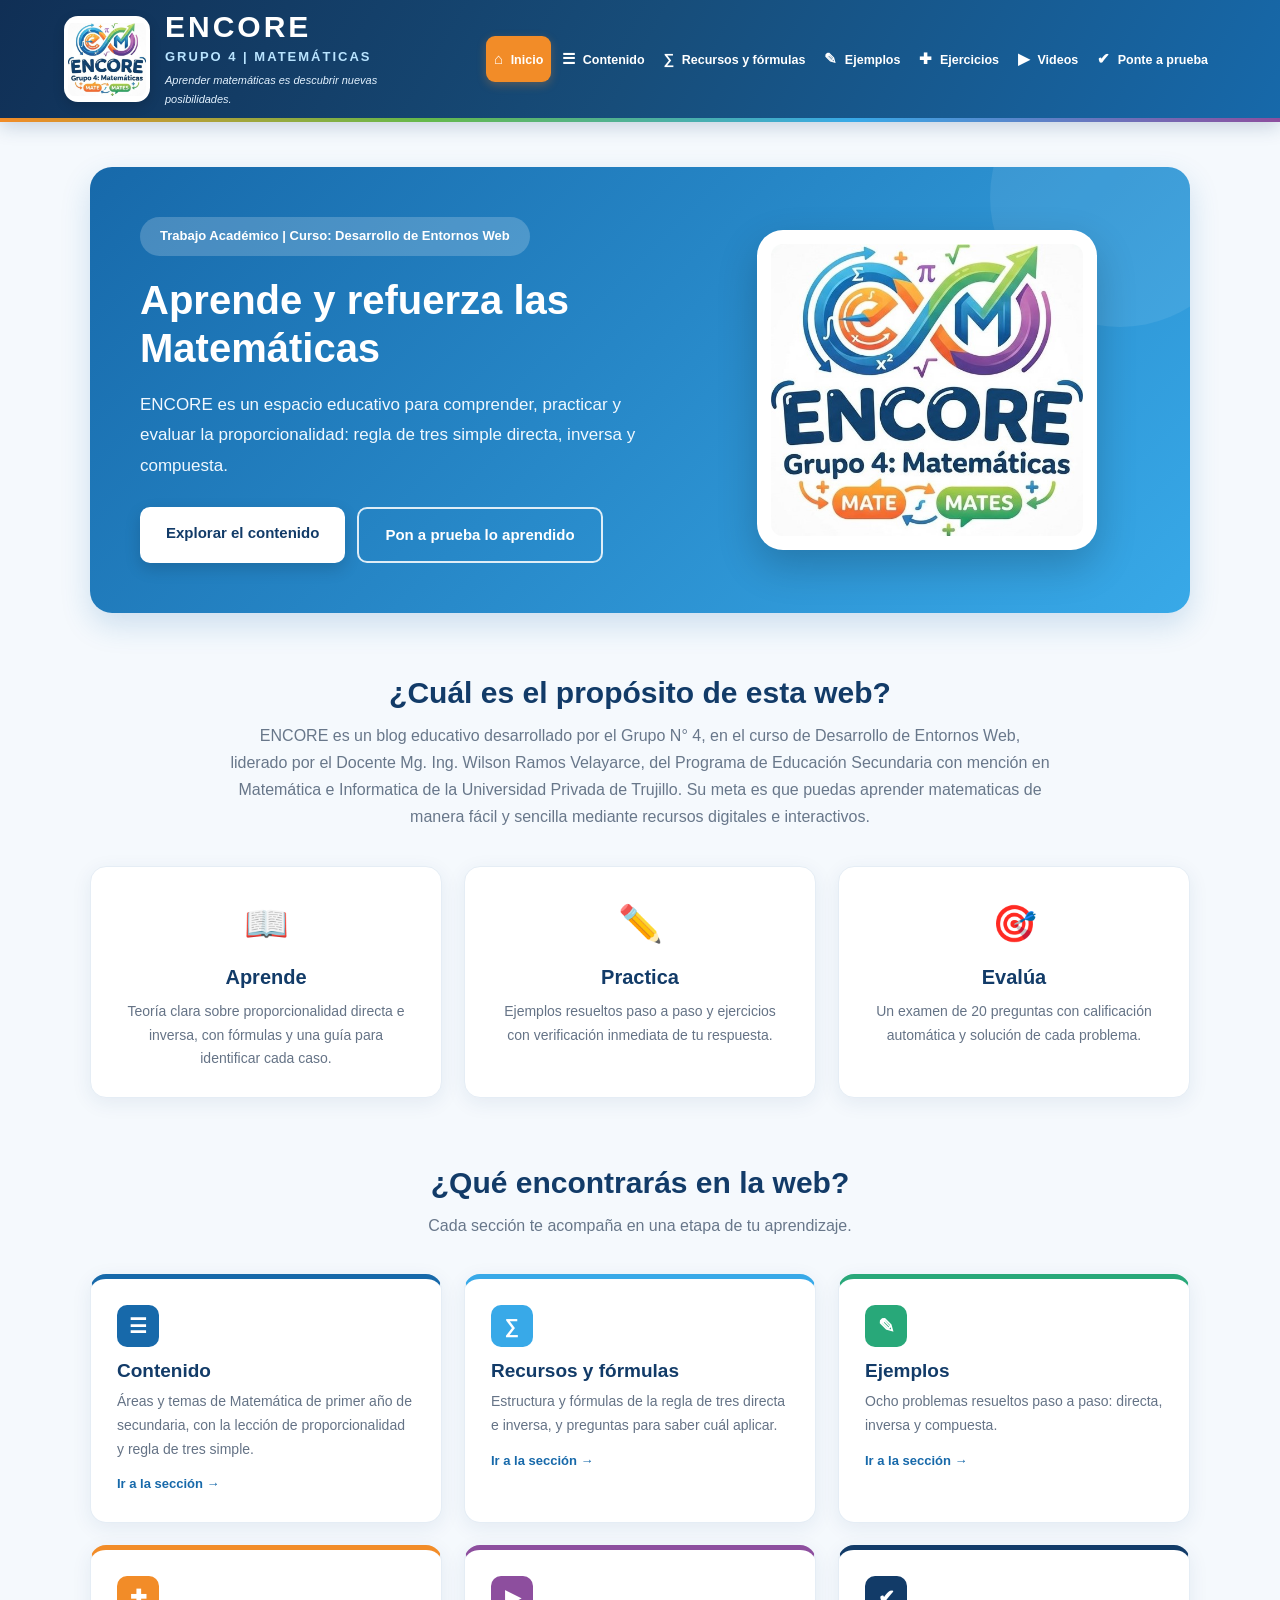
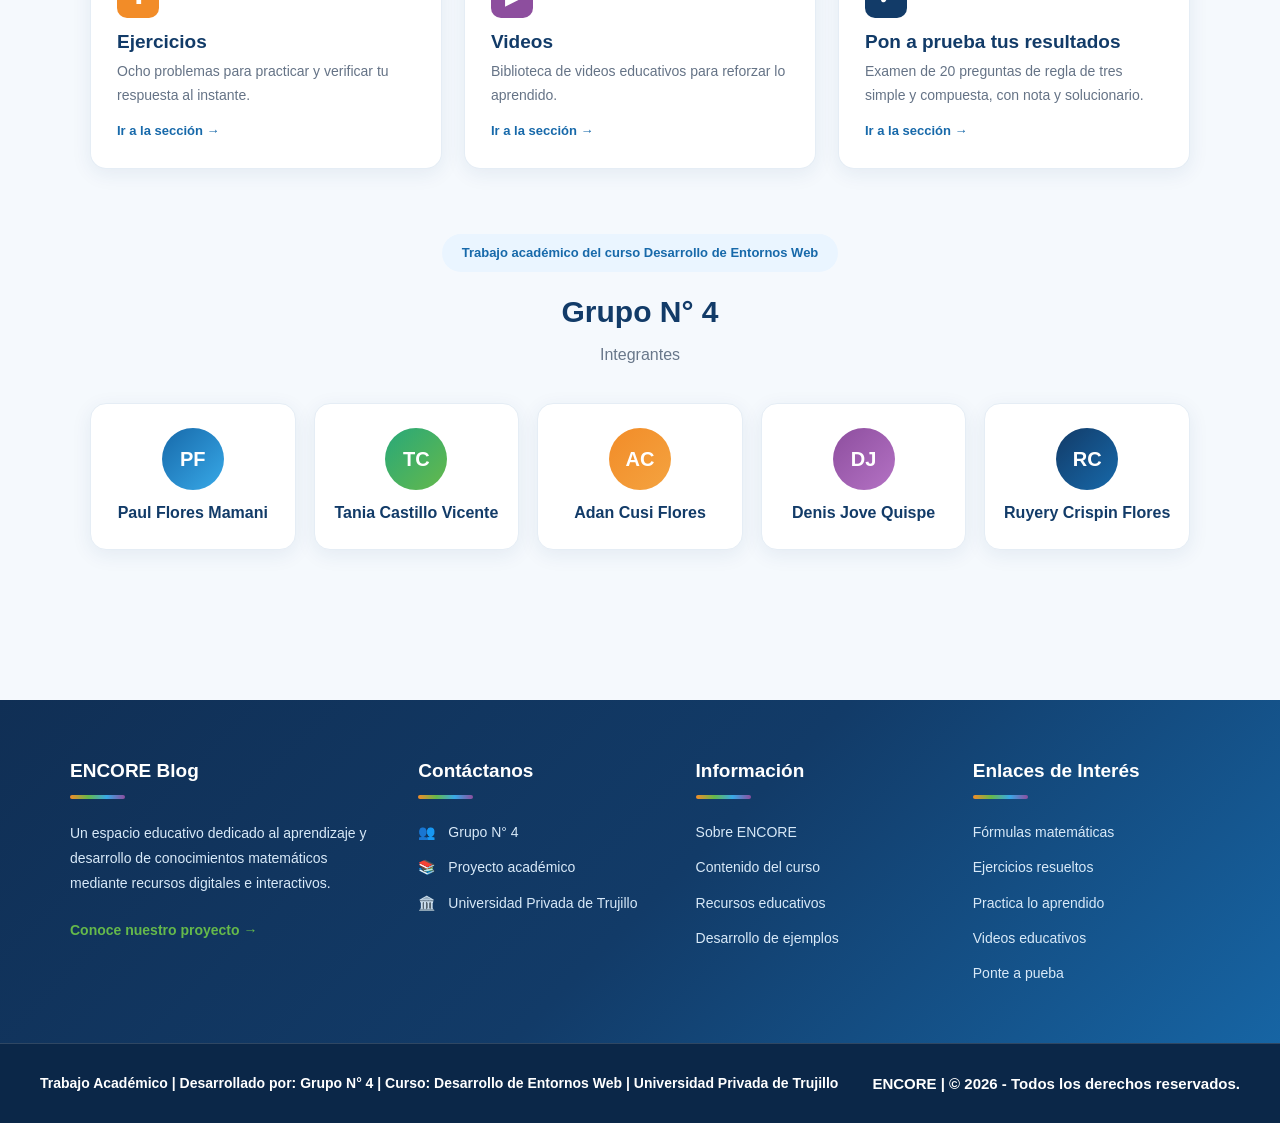
==== commit 181dc648: "Update index.html" ====
--- a/index.html
+++ b/index.html
@@ -123,7 +123,7 @@
     <h3>Tania Castillo Vicente</h3>
 </div><div class="autor-card">
     <div class="avatar" style="background:linear-gradient(135deg,#F28C28,#F4A340)" aria-hidden="true">AC</div>
-    <h3>Adan Smith Cusi Flores</h3>
+    <h3>Adan Cusi Flores</h3>
 </div><div class="autor-card">
     <div class="avatar" style="background:linear-gradient(135deg,#8D4E9E,#B472C4)" aria-hidden="true">DJ</div>
     <h3>Denis Jove Quispe</h3>
